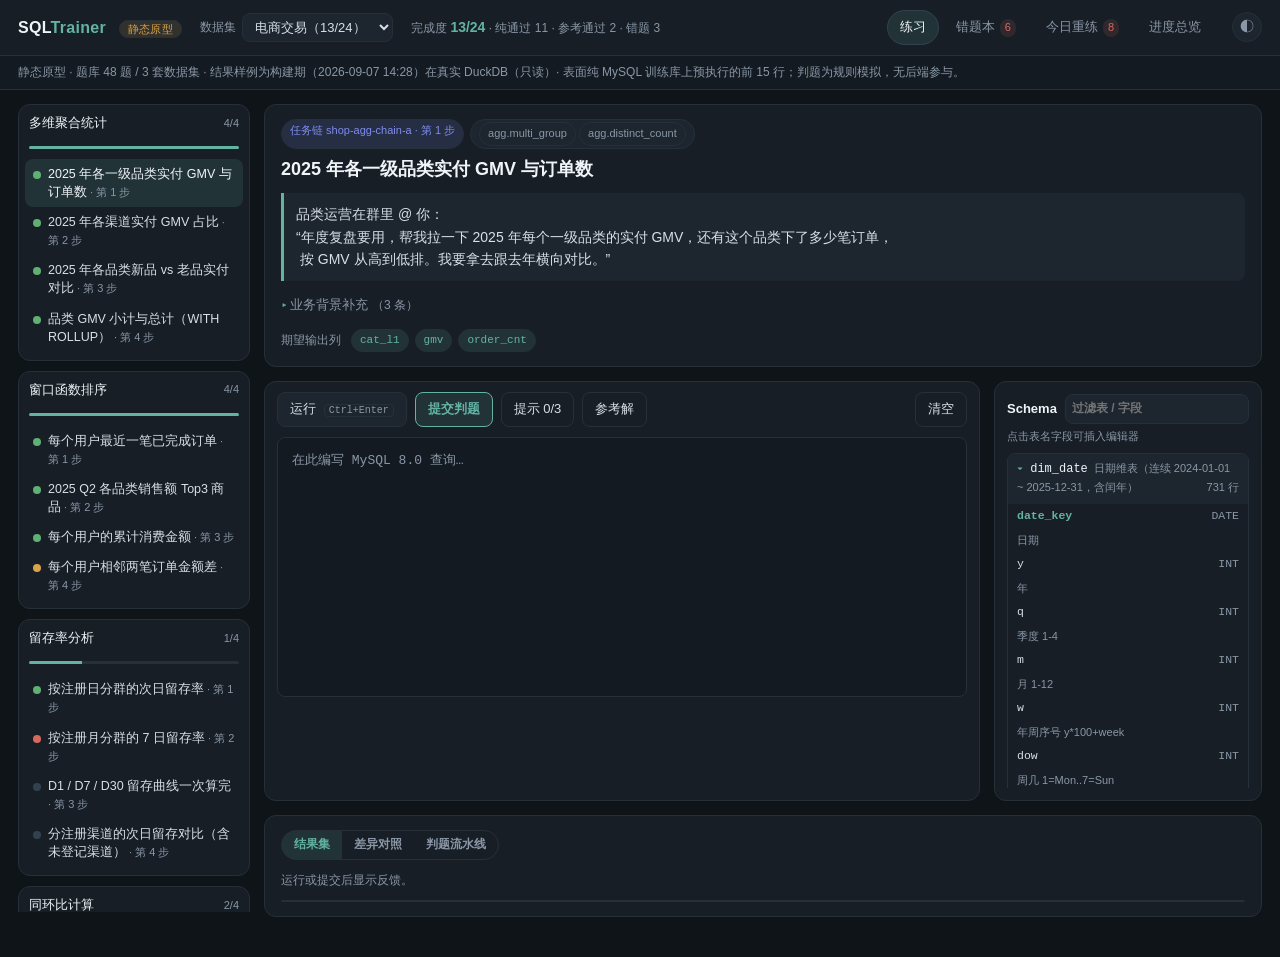
==== docs/index.html @ c1b0b25d "demo" ====
<!DOCTYPE html>
<html lang="zh-CN" data-theme="dark">
<head>
<meta charset="UTF-8" />
<meta name="viewport" content="width=device-width, initial-scale=1.0" />
<title>SQL 业务场景训练器 · 静态原型</title>
<link rel="stylesheet" href="assets/css/prototype.css" />
</head>
<body>

<header class="topbar">
  <div class="brand">
    SQL<span>Trainer</span>
    <em class="proto-tag" title="纯静态原型：无后端、无数据库">静态原型</em>
  </div>

  <label class="picker">
    <span>数据集</span>
    <select id="datasetSelect"></select>
  </label>

  <div class="overall" id="overallStat">完成度 —</div>

  <nav class="tabs" id="tabs">
    <button class="tab is-active" data-view="practice">练习</button>
    <button class="tab" data-view="wrong">错题本<em class="badge" id="wrongBadge">0</em></button>
    <button class="tab" data-view="srs">今日重练<em class="badge" id="srsBadge">0</em></button>
    <button class="tab" data-view="overview">进度总览</button>
  </nav>

  <button class="icon-btn" id="themeToggle" title="切换明暗">◐</button>
</header>

<div class="notice" id="buildNotice"></div>

<!-- ============ 练习视图 ============ -->
<main id="view-practice" class="view layout">
  <aside class="rail" id="scenarioNav"></aside>

  <section class="workspace">
    <div class="card q-head">
      <div class="q-meta">
        <span class="chip chain" id="chainMeta"></span>
        <span class="chip" id="capChips"></span>
      </div>
      <h2 id="qTitle">—</h2>
      <div class="prompt" id="businessPrompt"></div>

      <details class="fold" id="notesFold">
        <summary>业务背景补充 <span class="muted" id="notesCount"></span></summary>
        <ul id="contextNotes"></ul>
      </details>

      <div class="expected">
        <span class="lbl">期望输出列</span>
        <div class="chips" id="expectedCols"></div>
      </div>
    </div>

    <div class="editor-row">
      <div class="card editor-pane">
        <div class="toolbar">
          <button class="btn" id="btnRun">运行 <kbd>Ctrl+Enter</kbd></button>
          <button class="btn primary" id="btnSubmit">提交判题</button>
          <button class="btn ghost" id="btnHint">提示 <span id="hintCounter">0/3</span></button>
          <button class="btn ghost" id="btnReveal">参考解</button>
          <span class="spacer"></span>
          <button class="btn ghost" id="btnClear">清空</button>
        </div>
        <div class="editor-wrap">
          <pre id="highlight" aria-hidden="true"></pre>
          <textarea id="sqlEditor" spellcheck="false" placeholder="在此编写 MySQL 8.0 查询…"></textarea>
        </div>
      </div>

      <aside class="card schema-pane">
        <div class="schema-head">
          <span>Schema</span>
          <input id="schemaSearch" class="mini-input" placeholder="过滤表 / 字段" />
        </div>
        <div class="schema-tip muted">点击表名字段可插入编辑器</div>
        <div id="schemaTree" class="schema-tree"></div>
      </aside>
    </div>

    <div class="card hint-card" id="hintCard" hidden>
      <div class="card-title">提示<span class="muted" id="hintWarn"></span></div>
      <ol id="hintList"></ol>
    </div>

    <div class="card result-card">
      <div class="card-title">
        <span class="seg" id="resultSeg">
          <button class="seg-btn is-active" data-pane="rows">结果集</button>
          <button class="seg-btn" data-pane="diff">差异对照</button>
          <button class="seg-btn" data-pane="pipeline">判题流水线</button>
        </span>
        <span class="verdict hidden" id="verdictBadge"></span>
      </div>
      <div class="feedback" id="feedback"><span class="muted">运行或提交后显示反馈。</span></div>
      <div class="table-wrap" id="resultTableWrap"></div>
    </div>

    <div class="card ref-card" id="refCard" hidden>
      <div class="card-title">MySQL 参考解<span class="muted">与学习者同一条翻译路径执行</span></div>
      <pre class="code" id="refSql"></pre>
      <details class="fold" open>
        <summary>讲解</summary>
        <div class="prose" id="refExplanation"></div>
      </details>
      <details class="fold">
        <summary>常见坑 <span class="muted" id="pitCount"></span></summary>
        <ul id="refPitfalls"></ul>
      </details>
      <details class="fold">
        <summary>翻译后 SQL（DuckDB 实际执行）</summary>
        <pre class="code" id="refTranslated"></pre>
      </details>
    </div>
  </section>
</main>

<!-- ============ 错题本 ============ -->
<main id="view-wrong" class="view page" hidden>
  <div class="page-head">
    <h2>错题本</h2>
    <p class="muted">按能力点聚类归因 —— 判定为 FAIL / HARDCODE_SUSPECTED 的提交自动进入这里。</p>
  </div>
  <div id="wrongList" class="groups"></div>
</main>

<!-- ============ 今日重练 ============ -->
<main id="view-srs" class="view page" hidden>
  <div class="page-head">
    <h2>今日重练</h2>
    <p class="muted">间隔重练 SRS：通过后按 1 / 3 / 7 / 21 / 60 天梯度排期。</p>
  </div>
  <div id="srsList" class="groups"></div>
</main>

<!-- ============ 进度总览 ============ -->
<main id="view-overview" class="view page" hidden>
  <div class="page-head">
    <h2>进度总览</h2>
    <p class="muted">当前数据集的场景完成度与能力点归因。刷新页面可重置演示状态。</p>
  </div>
  <div id="overviewScenarios" class="grid-cards"></div>

  <div class="card">
    <div class="card-title">能力点掌握度<span class="muted">按题目声明的 capability_points 统计</span></div>
    <div id="overviewCaps" class="cap-list"></div>
  </div>

  <details class="card fold-card">
    <summary>判题反馈码（PRD §7.2）</summary>
    <table class="grid" id="codeTable"></table>
  </details>
</main>

<div id="toast" class="toast"></div>

<script src="data/datasets.js"></script>
<script src="data/questions.js"></script>
<script src="data/progress.js"></script>
<script src="assets/js/sql-highlight.js"></script>
<script src="assets/js/mock-engine.js"></script>
<script src="assets/js/app.js"></script>
</body>
</html>
---- docs/assets/css/prototype.css ----
/* ==========================================================================
   SQL Trainer · 静态原型样式
   主题：默认暗色，data-theme="light" 或系统浅色时切亮色；低饱和治愈风。
   ========================================================================== */

:root {
  --bg: #0f1419;
  --bg-soft: #131a21;
  --panel: #171e26;
  --panel-2: #1d252f;
  --border: #263039;
  --border-strong: #33414f;
  --text: #d8dfe7;
  --text-strong: #f0f4f8;
  --muted: #8a97a6;
  --accent: #63b3a3;
  --accent-soft: rgba(99, 179, 163, .14);
  --indigo: #7f8cf0;
  --indigo-soft: rgba(127, 140, 240, .14);
  --warn: #d8a44a;
  --warn-soft: rgba(216, 164, 74, .14);
  --fail: #d6695e;
  --fail-soft: rgba(214, 105, 94, .14);
  --pass: #5fb173;
  --pass-soft: rgba(95, 177, 115, .15);
  --radius: 12px;
  --radius-sm: 8px;
  --mono: "JetBrains Mono", "Cascadia Mono", "SFMono-Regular", Consolas, "Liberation Mono", Menlo, monospace;
  --sans: -apple-system, BlinkMacSystemFont, "Segoe UI", "PingFang SC", "Hiragino Sans GB",
          "Microsoft YaHei", "Source Han Sans SC", sans-serif;
}

[data-theme="light"] {
  --bg: #f4f7f9;
  --bg-soft: #eef2f5;
  --panel: #ffffff;
  --panel-2: #f7f9fb;
  --border: #e2e8ee;
  --border-strong: #d2dae3;
  --text: #26323d;
  --text-strong: #10181f;
  --muted: #6d7a89;
  --accent: #2f8f7d;
  --accent-soft: rgba(47, 143, 125, .12);
  --indigo: #5468d4;
  --indigo-soft: rgba(84, 104, 212, .12);
  --warn: #b3801c;
  --warn-soft: rgba(179, 128, 28, .12);
  --fail: #c04c43;
  --fail-soft: rgba(192, 76, 67, .12);
  --pass: #3f8f56;
  --pass-soft: rgba(63, 143, 86, .13);
}

* { box-sizing: border-box; }

html, body { height: 100%; }

body {
  margin: 0;
  background: var(--bg);
  color: var(--text);
  font: 14px/1.6 var(--sans);
  -webkit-font-smoothing: antialiased;
}

h2 { font-size: 18px; margin: 0 0 8px; color: var(--text-strong); }
h3 { font-size: 14px; margin: 0 0 6px; color: var(--text-strong); }
.muted { color: var(--muted); font-weight: 400; font-size: 12px; }
.hidden { display: none !important; }

/* ---------- 顶栏 ---------- */
.topbar {
  display: flex; align-items: center; gap: 18px;
  padding: 10px 18px;
  background: var(--panel);
  border-bottom: 1px solid var(--border);
  position: sticky; top: 0; z-index: 30;
}

.brand { font-size: 16px; font-weight: 700; color: var(--text-strong); letter-spacing: .3px; }
.brand span { color: var(--accent); }
.proto-tag {
  margin-left: 8px; font-size: 11px; font-style: normal; font-weight: 500;
  color: var(--warn); background: var(--warn-soft);
  border: 1px solid var(--border); border-radius: 999px; padding: 2px 8px;
}

.picker { display: flex; align-items: center; gap: 6px; font-size: 12px; color: var(--muted); }
select, .mini-input {
  background: var(--panel-2); color: var(--text);
  border: 1px solid var(--border); border-radius: var(--radius-sm);
  padding: 5px 8px; font: inherit; font-size: 13px; outline: none;
}
select:focus, .mini-input:focus { border-color: var(--accent); }

.overall { font-size: 12px; color: var(--muted); white-space: nowrap; }
.overall b { color: var(--accent); font-size: 14px; }

.tabs { margin-left: auto; display: flex; gap: 4px; }
.tab {
  background: transparent; border: 1px solid transparent; color: var(--muted);
  padding: 6px 12px; border-radius: 999px; font: inherit; font-size: 13px; cursor: pointer;
}
.tab:hover { color: var(--text); background: var(--panel-2); }
.tab.is-active { color: var(--text-strong); background: var(--accent-soft); border-color: var(--border-strong); }
.badge {
  display: inline-block; min-width: 16px; margin-left: 5px; padding: 0 5px;
  background: var(--fail-soft); color: var(--fail);
  border-radius: 999px; font-size: 11px; font-style: normal; text-align: center;
}
.icon-btn {
  background: var(--panel-2); border: 1px solid var(--border); color: var(--muted);
  width: 30px; height: 30px; border-radius: 50%; cursor: pointer; font-size: 14px;
}
.icon-btn:hover { color: var(--text); border-color: var(--border-strong); }

.notice {
  padding: 7px 18px; font-size: 12px; color: var(--muted);
  background: var(--bg-soft); border-bottom: 1px solid var(--border);
}

/* ---------- 布局 ---------- */
.layout { display: grid; grid-template-columns: 232px minmax(0, 1fr); gap: 14px; padding: 14px 18px 40px; }
.view.page { padding: 20px 24px 48px; max-width: 1080px; }
.page-head { margin-bottom: 16px; }
.page-head p { margin: 0; }

.rail { position: sticky; top: 66px; align-self: start; max-height: calc(100vh - 92px); overflow: auto; }
.rail::-webkit-scrollbar, .schema-tree::-webkit-scrollbar, .table-wrap::-webkit-scrollbar { width: 8px; height: 8px; }
.rail::-webkit-scrollbar-thumb, .schema-tree::-webkit-scrollbar-thumb, .table-wrap::-webkit-scrollbar-thumb {
  background: var(--border-strong); border-radius: 8px;
}

.scenario { margin-bottom: 10px; background: var(--panel); border: 1px solid var(--border); border-radius: var(--radius); overflow: hidden; }
.scenario-head {
  display: flex; align-items: center; justify-content: space-between; gap: 6px;
  padding: 8px 10px; cursor: pointer; font-size: 13px; color: var(--text-strong);
}
.scenario-head .cnt { font-size: 11px; color: var(--muted); }
.scenario-head .bar { height: 3px; background: var(--border); border-radius: 2px; margin-top: 6px; overflow: hidden; }
.scenario-head .bar i { display: block; height: 100%; background: var(--accent); }
.scenario-body { padding: 2px 6px 8px; }

.qitem {
  display: flex; gap: 7px; align-items: flex-start;
  padding: 6px 8px; border-radius: var(--radius-sm);
  font-size: 12.5px; color: var(--text); cursor: pointer; line-height: 1.45;
}
.qitem:hover { background: var(--panel-2); }
.qitem.is-active { background: var(--accent-soft); color: var(--text-strong); }
.qitem .dot { flex: 0 0 auto; width: 8px; height: 8px; margin-top: 6px; border-radius: 50%; background: var(--border-strong); }
.qitem.pass .dot { background: var(--pass); }
.qitem.ref .dot { background: var(--warn); }
.qitem.fail .dot { background: var(--fail); }
.qitem .step { color: var(--muted); font-size: 11px; }

.workspace { display: flex; flex-direction: column; gap: 14px; min-width: 0; }

.card {
  background: var(--panel); border: 1px solid var(--border);
  border-radius: var(--radius); padding: 14px 16px;
}
.card-title {
  display: flex; align-items: center; justify-content: space-between; gap: 10px;
  font-size: 13px; font-weight: 600; color: var(--text-strong); margin-bottom: 10px;
}

.q-head h2 { margin: 6px 0 10px; }
.q-meta { display: flex; flex-wrap: wrap; gap: 6px; }
.chip {
  display: inline-block; font-size: 11px; padding: 2px 8px; border-radius: 999px;
  color: var(--muted); background: var(--panel-2); border: 1px solid var(--border);
}
.chip.chain { color: var(--indigo); background: var(--indigo-soft); }
.chips { display: flex; flex-wrap: wrap; gap: 6px; }

.prompt {
  white-space: pre-wrap; background: var(--panel-2); border-left: 3px solid var(--accent);
  border-radius: 0 var(--radius-sm) var(--radius-sm) 0; padding: 10px 12px; color: var(--text);
}
.expected { display: flex; align-items: center; gap: 10px; margin-top: 10px; flex-wrap: wrap; }
.expected .lbl { font-size: 12px; color: var(--muted); }
.expected .chip { color: var(--accent); background: var(--accent-soft); font-family: var(--mono); }

.fold { margin-top: 10px; }
.fold > summary {
  cursor: pointer; font-size: 12.5px; color: var(--muted); padding: 4px 0; list-style: none;
}
.fold > summary::-webkit-details-marker { display: none; }
.fold > summary::before { content: "▸ "; color: var(--accent); }
.fold[open] > summary::before { content: "▾ "; }
.fold ul { margin: 6px 0 0; padding-left: 18px; color: var(--text); font-size: 13px; }
.fold li { margin: 3px 0; }

/* ---------- 编辑器 ---------- */
.editor-row { display: grid; grid-template-columns: minmax(0, 1fr) 268px; gap: 14px; }
.editor-pane { padding: 10px 12px 12px; }
.toolbar { display: flex; align-items: center; gap: 8px; flex-wrap: wrap; margin-bottom: 10px; }
.spacer { flex: 1; }

.btn {
  background: var(--panel-2); border: 1px solid var(--border); color: var(--text);
  padding: 6px 12px; border-radius: var(--radius-sm); font: inherit; font-size: 13px; cursor: pointer;
}
.btn:hover { border-color: var(--border-strong); color: var(--text-strong); }
.btn.primary { background: var(--accent-soft); border-color: var(--accent); color: var(--accent); font-weight: 600; }
.btn.ghost { background: transparent; }
.btn kbd {
  font-family: var(--mono); font-size: 10px; color: var(--muted);
  border: 1px solid var(--border); border-radius: 4px; padding: 0 4px; margin-left: 4px;
}

.editor-wrap {
  position: relative; height: 260px;
  background: var(--bg-soft); border: 1px solid var(--border); border-radius: var(--radius-sm); overflow: hidden;
}
.editor-wrap pre, .editor-wrap textarea {
  margin: 0; padding: 12px 14px; font: 13px/1.65 var(--mono);
  white-space: pre; tab-size: 4; border: 0; width: 100%; height: 100%; overflow: auto;
}
.editor-wrap pre { position: absolute; inset: 0; pointer-events: none; color: var(--text); }
.editor-wrap textarea {
  position: relative; background: transparent; color: transparent; caret-color: var(--accent);
  resize: none; outline: none;
}
.editor-wrap textarea::placeholder { color: var(--muted); }

.tok-kw { color: var(--indigo); font-weight: 600; }
.tok-fn { color: var(--accent); }
.tok-str { color: var(--warn); }
.tok-num { color: #c98fb0; }
.tok-com { color: var(--muted); font-style: italic; }

/* ---------- Schema ---------- */
.schema-pane { padding: 12px; align-self: start; max-height: 420px; display: flex; flex-direction: column; }
.schema-head { display: flex; align-items: center; gap: 8px; font-size: 13px; font-weight: 600; color: var(--text-strong); }
.schema-head .mini-input { flex: 1; min-width: 0; font-size: 12px; padding: 4px 6px; }
.schema-tip { font-size: 11px; margin: 4px 0 8px; }
.schema-tree { overflow: auto; flex: 1; }

.schema-table { border: 1px solid var(--border); border-radius: var(--radius-sm); margin-bottom: 6px; overflow: hidden; }
.schema-table > summary {
  cursor: pointer; padding: 6px 9px; background: var(--panel-2);
  font-family: var(--mono); font-size: 12px; color: var(--text-strong); list-style: none;
}
.schema-table > summary::-webkit-details-marker { display: none; }
.schema-table > summary::before { content: "▸ "; color: var(--accent); }
.schema-table[open] > summary::before { content: "▾ "; }
.schema-table > summary .tcomment { font-family: var(--sans); color: var(--muted); font-size: 11px; margin-left: 6px; }
.schema-table > summary .tcount { float: right; color: var(--muted); font-size: 11px; font-family: var(--sans); }

.col-row {
  display: grid; grid-template-columns: minmax(0, 1fr) 62px; gap: 6px;
  padding: 3px 9px; cursor: pointer; font-family: var(--mono); font-size: 11.5px;
}
.col-row:hover { background: var(--accent-soft); }
.col-row .cname { color: var(--text); overflow: hidden; text-overflow: ellipsis; }
.col-row .cname.pk { color: var(--accent); font-weight: 600; }
.col-row .ctype { color: var(--muted); text-align: right; }
.col-row .cnote {
  grid-column: 1 / -1; font-family: var(--sans); font-size: 11px; color: var(--muted);
  overflow: hidden; text-overflow: ellipsis; white-space: nowrap;
}

/* ---------- 提示 / 结果 ---------- */
.hint-card ol { margin: 0; padding-left: 20px; }
.hint-card li { margin: 4px 0; }

.seg { display: inline-flex; border: 1px solid var(--border); border-radius: 999px; overflow: hidden; }
.seg-btn {
  background: transparent; border: 0; color: var(--muted);
  padding: 4px 12px; font: inherit; font-size: 12px; cursor: pointer;
}
.seg-btn.is-active { background: var(--accent-soft); color: var(--accent); }

.verdict {
  font-family: var(--mono); font-size: 12px; padding: 3px 10px; border-radius: 999px; border: 1px solid;
}
.verdict.PASS { color: var(--pass); background: var(--pass-soft); border-color: var(--pass); }
.verdict.REFERENCE_PASS { color: var(--warn); background: var(--warn-soft); border-color: var(--warn); }
.verdict.FAIL { color: var(--fail); background: var(--fail-soft); border-color: var(--fail); }
.verdict.INFO { color: var(--indigo); background: var(--indigo-soft); border-color: var(--indigo); }

.feedback { font-size: 13px; margin-bottom: 10px; }
.feedback .msg { margin-bottom: 6px; }
.feedback .suggest { color: var(--indigo); }
.feedback .demo-flag {
  display: inline-block; font-size: 11px; color: var(--warn);
  background: var(--warn-soft); border-radius: 4px; padding: 1px 6px; margin-left: 6px;
}

.stages { display: flex; flex-wrap: wrap; gap: 6px; margin: 8px 0 2px; }
.stage {
  display: inline-flex; align-items: center; gap: 5px; font-size: 11px;
  padding: 2px 8px; border-radius: 999px; border: 1px solid var(--border); color: var(--muted);
}
.stage.ok { color: var(--pass); border-color: var(--pass); background: var(--pass-soft); }
.stage.bad { color: var(--fail); border-color: var(--fail); background: var(--fail-soft); }
.stage.skip { opacity: .55; }

.table-wrap { overflow: auto; max-height: 340px; border: 1px solid var(--border); border-radius: var(--radius-sm); }
table.grid { width: 100%; border-collapse: collapse; font-size: 12.5px; }
table.grid th, table.grid td {
  padding: 6px 10px; border-bottom: 1px solid var(--border); text-align: left; white-space: nowrap;
}
table.grid thead th {
  position: sticky; top: 0; background: var(--panel-2); color: var(--text-strong);
  font-weight: 600; font-family: var(--mono); font-size: 11.5px; z-index: 1;
}
table.grid tbody tr:hover { background: var(--panel-2); }
table.grid td.num { text-align: right; font-family: var(--mono); }
td.null { color: var(--muted); font-style: italic; }
.diff-ok { background: var(--pass-soft); color: var(--pass); font-family: var(--mono); }
.diff-bad { background: var(--fail-soft); color: var(--fail); font-family: var(--mono); }
.row-lab { color: var(--muted); font-size: 11px; }

.ref-card pre.code, .prose, .fold pre.code {
  background: var(--bg-soft); border: 1px solid var(--border); border-radius: var(--radius-sm);
  padding: 10px 12px; overflow: auto; font-family: var(--mono); font-size: 12.5px; line-height: 1.6;
  margin: 6px 0 0;
}
.prose { font-family: var(--sans); white-space: pre-wrap; font-size: 13px; }

/* ---------- 列表页 ---------- */
.groups { display: flex; flex-direction: column; gap: 12px; }
.group { background: var(--panel); border: 1px solid var(--border); border-radius: var(--radius); padding: 12px 14px; }
.group h3 { display: flex; align-items: center; justify-content: space-between; }
.group .cnt { font-size: 11px; color: var(--muted); font-weight: 400; }
.qrow {
  display: flex; align-items: center; justify-content: space-between; gap: 12px;
  padding: 7px 8px; border-radius: var(--radius-sm); cursor: pointer;
}
.qrow:hover { background: var(--panel-2); }
.qrow .meta { font-size: 11.5px; color: var(--muted); white-space: nowrap; }
.qrow .tag {
  font-size: 11px; padding: 1px 7px; border-radius: 999px; margin-left: 8px;
  border: 1px solid var(--border); color: var(--muted);
}
.qrow .tag.due { color: var(--fail); border-color: var(--fail); background: var(--fail-soft); }
.qrow .tag.soon { color: var(--warn); border-color: var(--warn); background: var(--warn-soft); }

.grid-cards { display: grid; grid-template-columns: repeat(auto-fill, minmax(258px, 1fr)); gap: 12px; margin-bottom: 14px; }
.stat-card { background: var(--panel); border: 1px solid var(--border); border-radius: var(--radius); padding: 12px 14px; }
.stat-card .name { display: flex; justify-content: space-between; font-size: 13px; color: var(--text-strong); margin-bottom: 8px; }
.stat-card .bar { height: 6px; background: var(--panel-2); border: 1px solid var(--border); border-radius: 999px; overflow: hidden; }
.stat-card .bar i { display: block; height: 100%; background: linear-gradient(90deg, var(--accent), var(--indigo)); }
.stat-card .nums { margin-top: 6px; font-size: 11.5px; color: var(--muted); }

.cap-list { display: grid; grid-template-columns: repeat(auto-fill, minmax(268px, 1fr)); gap: 6px 16px; }
.cap-row { display: flex; align-items: center; gap: 8px; font-size: 12.5px; padding: 3px 0; }
.cap-row .cap-name { flex: 1; min-width: 0; overflow: hidden; text-overflow: ellipsis; white-space: nowrap; }
.cap-row .cap-bar { width: 68px; height: 5px; background: var(--panel-2); border-radius: 999px; overflow: hidden; }
.cap-row .cap-bar i { display: block; height: 100%; background: var(--accent); }
.cap-row .cap-num { width: 42px; text-align: right; color: var(--muted); font-size: 11.5px; font-family: var(--mono); }
.cap-row.weak .cap-bar i { background: var(--fail); }

.fold-card { margin-top: 14px; }
.fold-card > summary { cursor: pointer; font-size: 13px; font-weight: 600; color: var(--text-strong); list-style: none; }
.fold-card > summary::-webkit-details-marker { display: none; }
.fold-card > summary::before { content: "▸ "; color: var(--accent); }
.fold-card[open] > summary::before { content: "▾ "; }
.fold-card table { margin-top: 10px; }
.fold-card td:first-child { font-family: var(--mono); color: var(--indigo); white-space: nowrap; }
.fold-card td { white-space: normal; }

.empty { padding: 18px; text-align: center; color: var(--muted); font-size: 13px; }

/* ---------- toast ---------- */
.toast {
  position: fixed; left: 50%; bottom: 32px; transform: translateX(-50%) translateY(12px);
  background: var(--panel); border: 1px solid var(--border-strong); color: var(--text-strong);
  padding: 8px 16px; border-radius: 999px; font-size: 13px;
  opacity: 0; pointer-events: none; transition: opacity .18s ease, transform .18s ease; z-index: 50;
}
.toast.show { opacity: 1; transform: translateX(-50%) translateY(0); }

@media (max-width: 1180px) {
  .editor-row { grid-template-columns: minmax(0, 1fr); }
  .schema-pane { max-height: 300px; }
}
@media (max-width: 900px) {
  .layout { grid-template-columns: 1fr; }
  .rail { position: static; max-height: none; }
}
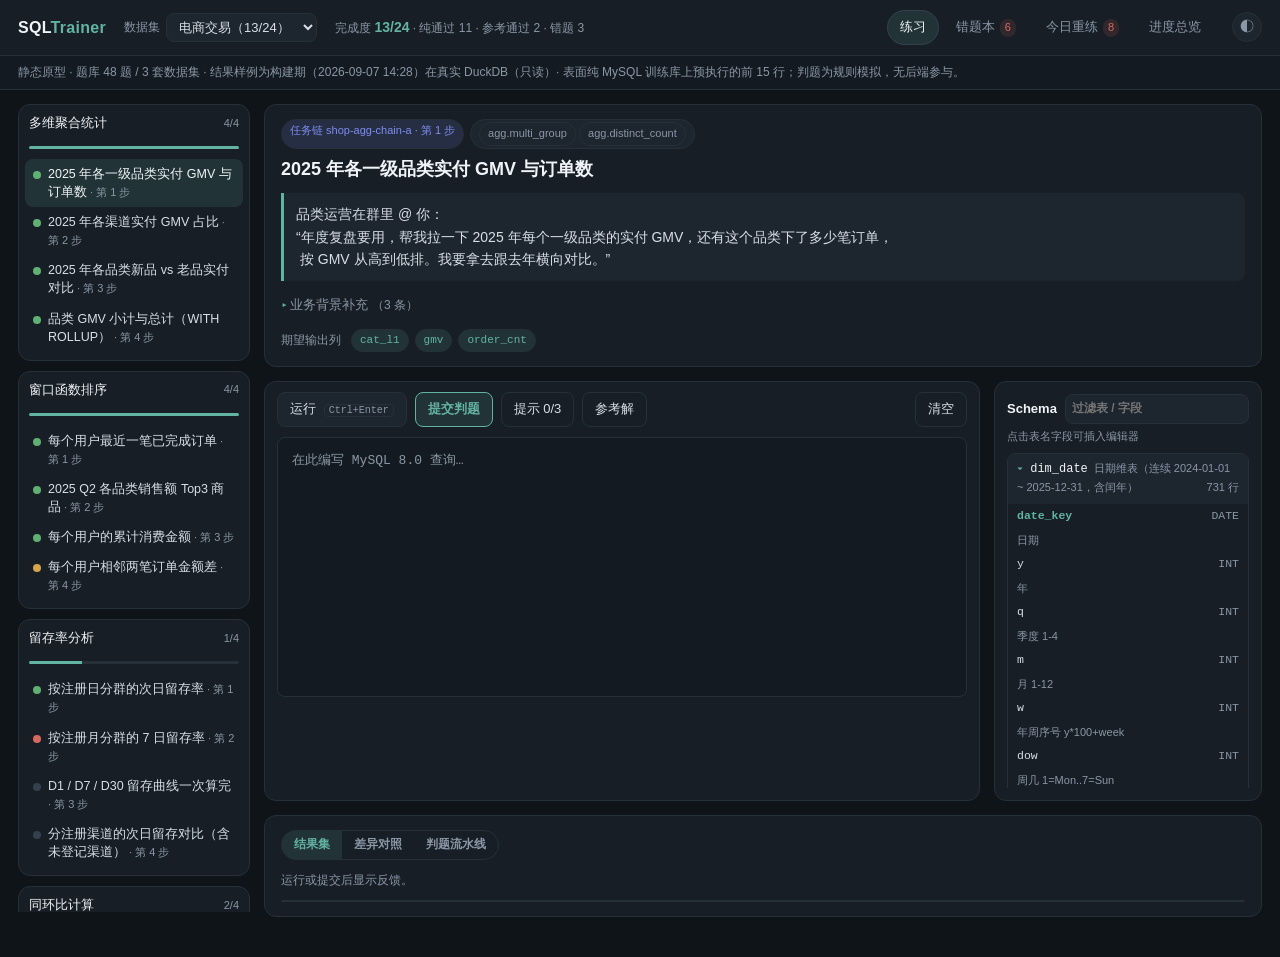
==== commit 1f97c997: "demo" ====
--- a/docs/index.html
+++ b/docs/index.html
@@ -3,7 +3,7 @@
 <head>
 <meta charset="UTF-8" />
 <meta name="viewport" content="width=device-width, initial-scale=1.0" />
-<title>SQL 业务场景训练器 · 静态原型</title>
+<title>SQL 业务场景训练器</title>
 <link rel="stylesheet" href="assets/css/prototype.css" />
 </head>
 <body>
@@ -11,7 +11,6 @@
 <header class="topbar">
   <div class="brand">
     SQL<span>Trainer</span>
-    <em class="proto-tag" title="纯静态原型：无后端、无数据库">静态原型</em>
   </div>
 
   <label class="picker">
